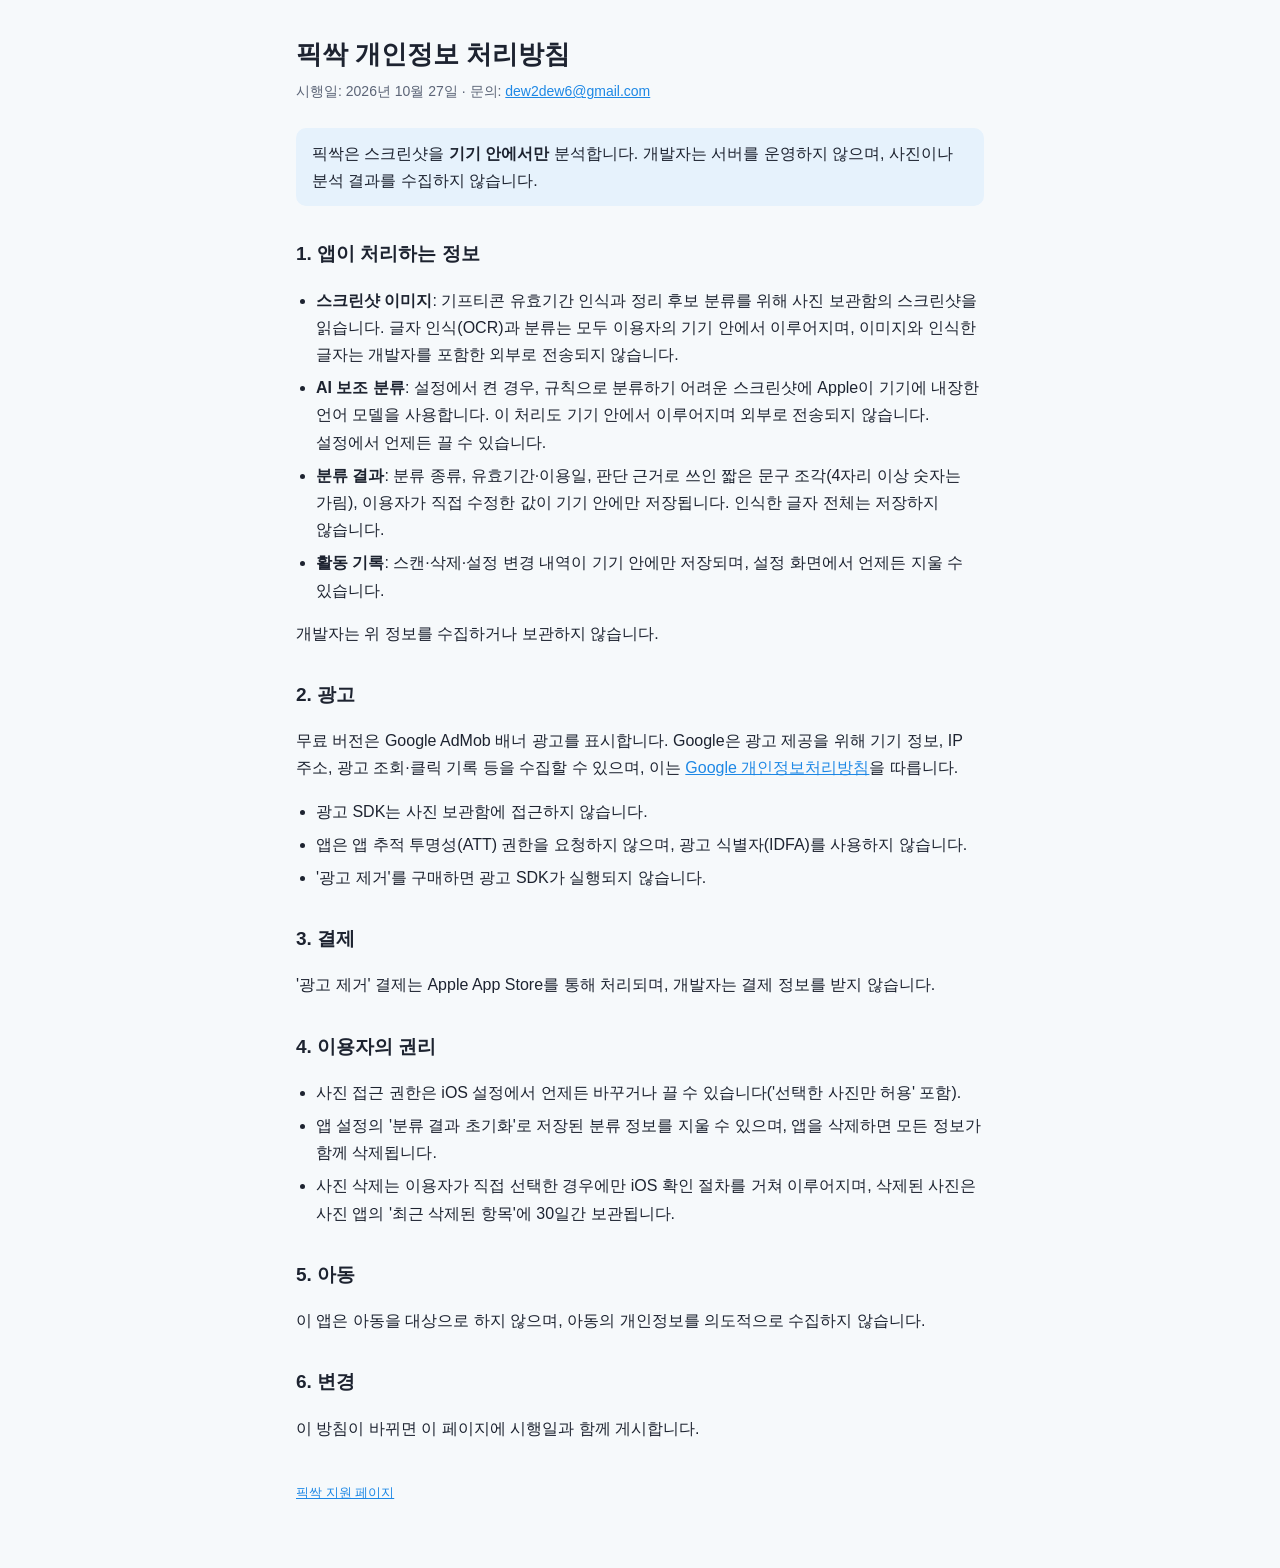
==== pixssak/privacy/index.html @ 576dc76a "픽싹 지원 페이지·개인정보 처리방침·app-ads.txt Co-Authored-By: Claude Opus 5.5 <noreply@anthropic.com>" ====
<!doctype html>
<html lang="ko">
<head>
<meta charset="utf-8">
<meta name="viewport" content="width=device-width, initial-scale=1">
<title>픽싹 개인정보 처리방침</title>
<meta name="description" content="픽싹 - 캡처 정리 앱의 개인정보 처리방침">
<link rel="stylesheet" href="../../style.css">
<link rel="apple-touch-icon" href="../apple-touch-icon.png">
</head>
<body>
<main>
  <h1>픽싹 개인정보 처리방침</h1>
  <p class="meta">시행일: 2026년 10월 27일 · 문의: <a href="mailto:dew2dew6@gmail.com">dew2dew6@gmail.com</a></p>

  <p class="note">픽싹은 스크린샷을 <strong>기기 안에서만</strong> 분석합니다. 개발자는 서버를 운영하지 않으며, 사진이나 분석 결과를 수집하지 않습니다.</p>

  <h2>1. 앱이 처리하는 정보</h2>
  <ul>
    <li><strong>스크린샷 이미지</strong>: 기프티콘 유효기간 인식과 정리 후보 분류를 위해 사진 보관함의 스크린샷을 읽습니다. 글자 인식(OCR)과 분류는 모두 이용자의 기기 안에서 이루어지며, 이미지와 인식한 글자는 개발자를 포함한 외부로 전송되지 않습니다.</li>
    <li><strong>AI 보조 분류</strong>: 설정에서 켠 경우, 규칙으로 분류하기 어려운 스크린샷에 Apple이 기기에 내장한 언어 모델을 사용합니다. 이 처리도 기기 안에서 이루어지며 외부로 전송되지 않습니다. 설정에서 언제든 끌 수 있습니다.</li>
    <li><strong>분류 결과</strong>: 분류 종류, 유효기간·이용일, 판단 근거로 쓰인 짧은 문구 조각(4자리 이상 숫자는 가림), 이용자가 직접 수정한 값이 기기 안에만 저장됩니다. 인식한 글자 전체는 저장하지 않습니다.</li>
    <li><strong>활동 기록</strong>: 스캔·삭제·설정 변경 내역이 기기 안에만 저장되며, 설정 화면에서 언제든 지울 수 있습니다.</li>
  </ul>
  <p>개발자는 위 정보를 수집하거나 보관하지 않습니다.</p>

  <h2>2. 광고</h2>
  <p>무료 버전은 Google AdMob 배너 광고를 표시합니다. Google은 광고 제공을 위해 기기 정보, IP 주소, 광고 조회·클릭 기록 등을 수집할 수 있으며, 이는 <a href="https://policies.google.com/privacy">Google 개인정보처리방침</a>을 따릅니다.</p>
  <ul>
    <li>광고 SDK는 사진 보관함에 접근하지 않습니다.</li>
    <li>앱은 앱 추적 투명성(ATT) 권한을 요청하지 않으며, 광고 식별자(IDFA)를 사용하지 않습니다.</li>
    <li>'광고 제거'를 구매하면 광고 SDK가 실행되지 않습니다.</li>
  </ul>

  <h2>3. 결제</h2>
  <p>'광고 제거' 결제는 Apple App Store를 통해 처리되며, 개발자는 결제 정보를 받지 않습니다.</p>

  <h2>4. 이용자의 권리</h2>
  <ul>
    <li>사진 접근 권한은 iOS 설정에서 언제든 바꾸거나 끌 수 있습니다('선택한 사진만 허용' 포함).</li>
    <li>앱 설정의 '분류 결과 초기화'로 저장된 분류 정보를 지울 수 있으며, 앱을 삭제하면 모든 정보가 함께 삭제됩니다.</li>
    <li>사진 삭제는 이용자가 직접 선택한 경우에만 iOS 확인 절차를 거쳐 이루어지며, 삭제된 사진은 사진 앱의 '최근 삭제된 항목'에 30일간 보관됩니다.</li>
  </ul>

  <h2>5. 아동</h2>
  <p>이 앱은 아동을 대상으로 하지 않으며, 아동의 개인정보를 의도적으로 수집하지 않습니다.</p>

  <h2>6. 변경</h2>
  <p>이 방침이 바뀌면 이 페이지에 시행일과 함께 게시합니다.</p>

  <footer><a href="../">픽싹 지원 페이지</a></footer>
</main>
</body>
</html>
---- style.css ----
:root {
  --bg: #f6f9fb;
  --card: #ffffff;
  --text: #1d2330;
  --muted: #5c6577;
  --line: #e3e8ee;
  --accent: #1e88e5;
  --accent-soft: #e6f2fc;
}
@media (prefers-color-scheme: dark) {
  :root {
    --bg: #11151c;
    --card: #1a2029;
    --text: #e8ecf2;
    --muted: #9aa4b5;
    --line: #2a323e;
    --accent: #5aaef0;
    --accent-soft: #1d2b3a;
  }
}
* { box-sizing: border-box; }
body {
  margin: 0;
  background: var(--bg);
  color: var(--text);
  font: 16px/1.7 -apple-system, BlinkMacSystemFont, "Apple SD Gothic Neo", "Noto Sans KR", sans-serif;
  word-break: keep-all;
}
main { max-width: 720px; margin: 0 auto; padding: 32px 16px 64px; }
header.app { display: flex; align-items: center; gap: 16px; margin-bottom: 24px; }
header.app img { width: 72px; height: 72px; border-radius: 16px; }
header.app h1 { margin: 0; font-size: 26px; }
header.app p { margin: 2px 0 0; color: var(--muted); }
h1 { font-size: 26px; margin: 0 0 4px; }
h2 { font-size: 19px; margin: 32px 0 8px; }
.meta { color: var(--muted); font-size: 14px; margin: 0 0 24px; }
section.card { background: var(--card); border: 1px solid var(--line); border-radius: 14px; padding: 4px 20px 16px; margin-bottom: 16px; }
ul { padding-left: 20px; }
li { margin: 6px 0; }
a { color: var(--accent); }
.note { background: var(--accent-soft); border-radius: 10px; padding: 12px 16px; }
nav.links { display: flex; flex-wrap: wrap; gap: 8px 16px; margin: 8px 0 0; }
footer { color: var(--muted); font-size: 13px; margin-top: 40px; }
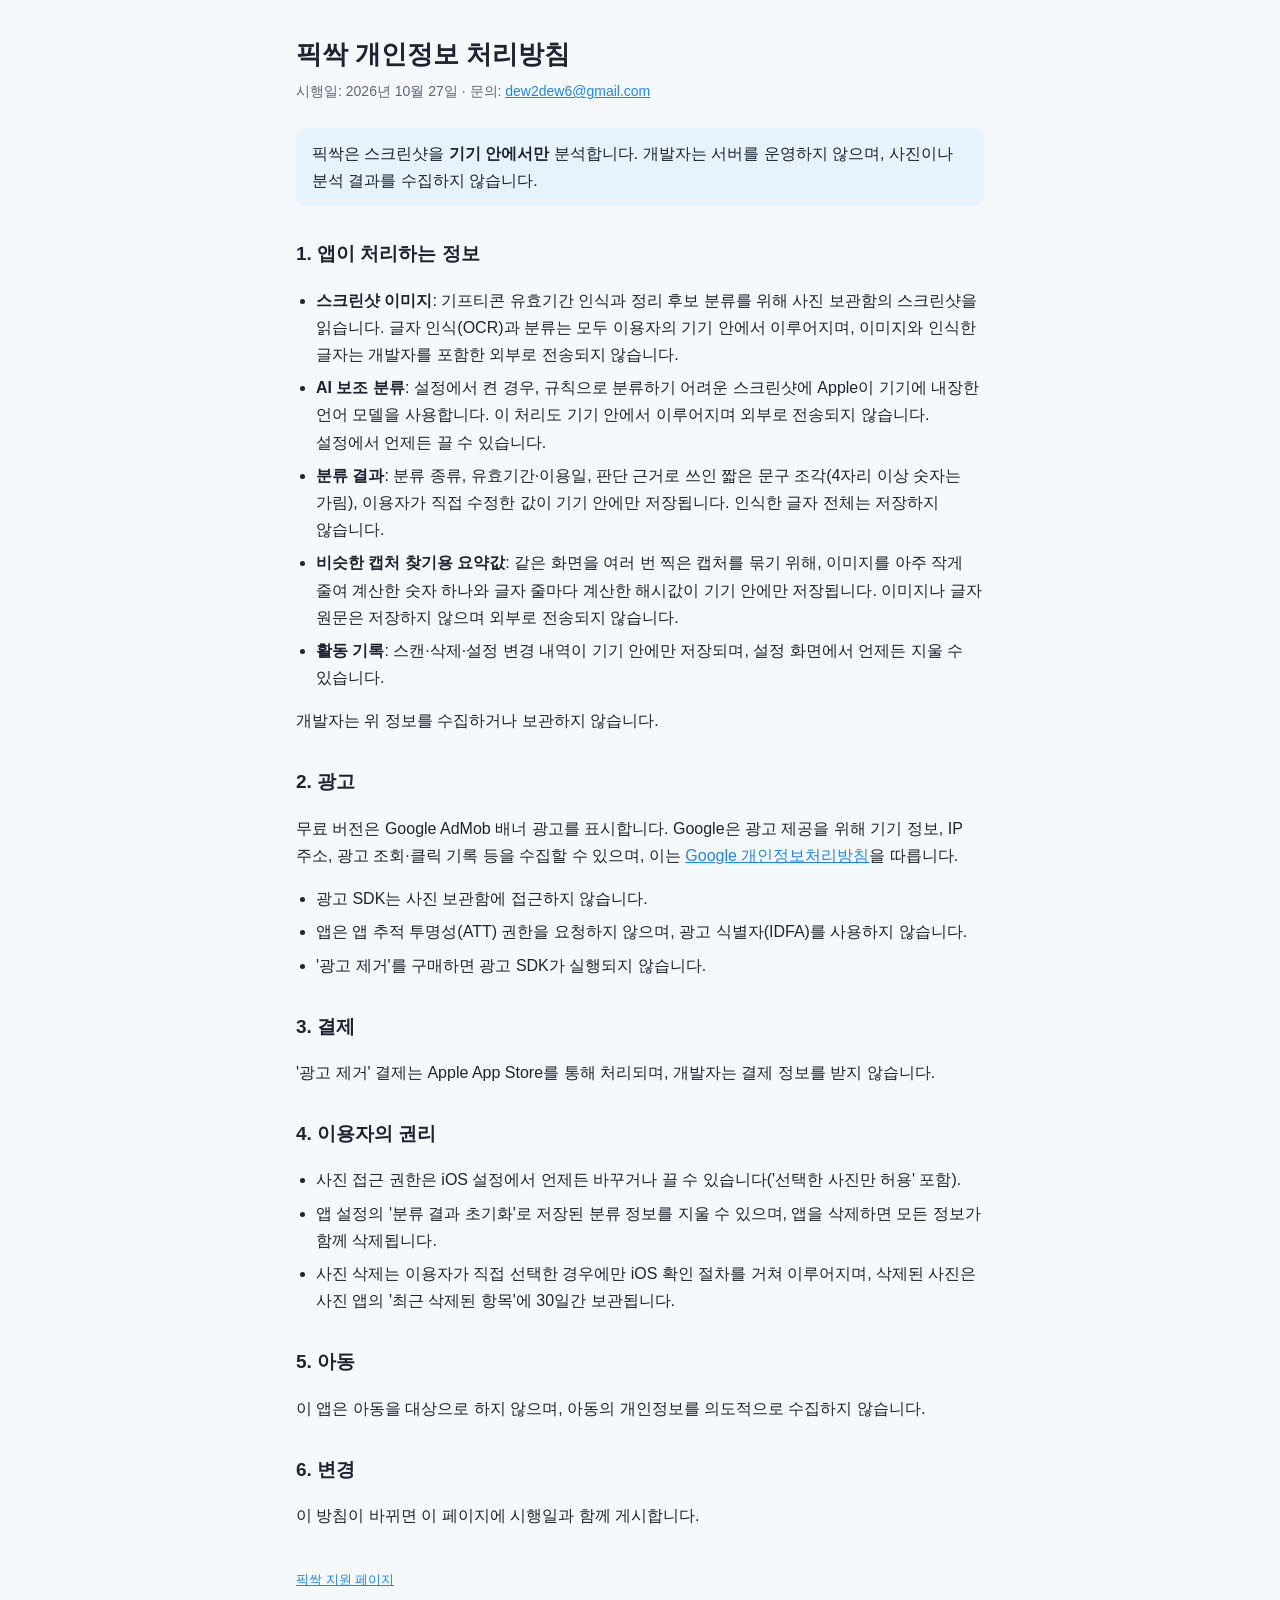
==== commit 8dd8c836: "픽싹 개인정보 처리방침: 비슷한 캡처 찾기용 요약값(기기 안 저장) 항목 추가 Co-Authored-By: Claude Opus 5.5 <noreply@anthropic.com>" ====
--- a/pixssak/privacy/index.html
+++ b/pixssak/privacy/index.html
@@ -20,6 +20,7 @@
     <li><strong>스크린샷 이미지</strong>: 기프티콘 유효기간 인식과 정리 후보 분류를 위해 사진 보관함의 스크린샷을 읽습니다. 글자 인식(OCR)과 분류는 모두 이용자의 기기 안에서 이루어지며, 이미지와 인식한 글자는 개발자를 포함한 외부로 전송되지 않습니다.</li>
     <li><strong>AI 보조 분류</strong>: 설정에서 켠 경우, 규칙으로 분류하기 어려운 스크린샷에 Apple이 기기에 내장한 언어 모델을 사용합니다. 이 처리도 기기 안에서 이루어지며 외부로 전송되지 않습니다. 설정에서 언제든 끌 수 있습니다.</li>
     <li><strong>분류 결과</strong>: 분류 종류, 유효기간·이용일, 판단 근거로 쓰인 짧은 문구 조각(4자리 이상 숫자는 가림), 이용자가 직접 수정한 값이 기기 안에만 저장됩니다. 인식한 글자 전체는 저장하지 않습니다.</li>
+    <li><strong>비슷한 캡처 찾기용 요약값</strong>: 같은 화면을 여러 번 찍은 캡처를 묶기 위해, 이미지를 아주 작게 줄여 계산한 숫자 하나와 글자 줄마다 계산한 해시값이 기기 안에만 저장됩니다. 이미지나 글자 원문은 저장하지 않으며 외부로 전송되지 않습니다.</li>
     <li><strong>활동 기록</strong>: 스캔·삭제·설정 변경 내역이 기기 안에만 저장되며, 설정 화면에서 언제든 지울 수 있습니다.</li>
   </ul>
   <p>개발자는 위 정보를 수집하거나 보관하지 않습니다.</p>
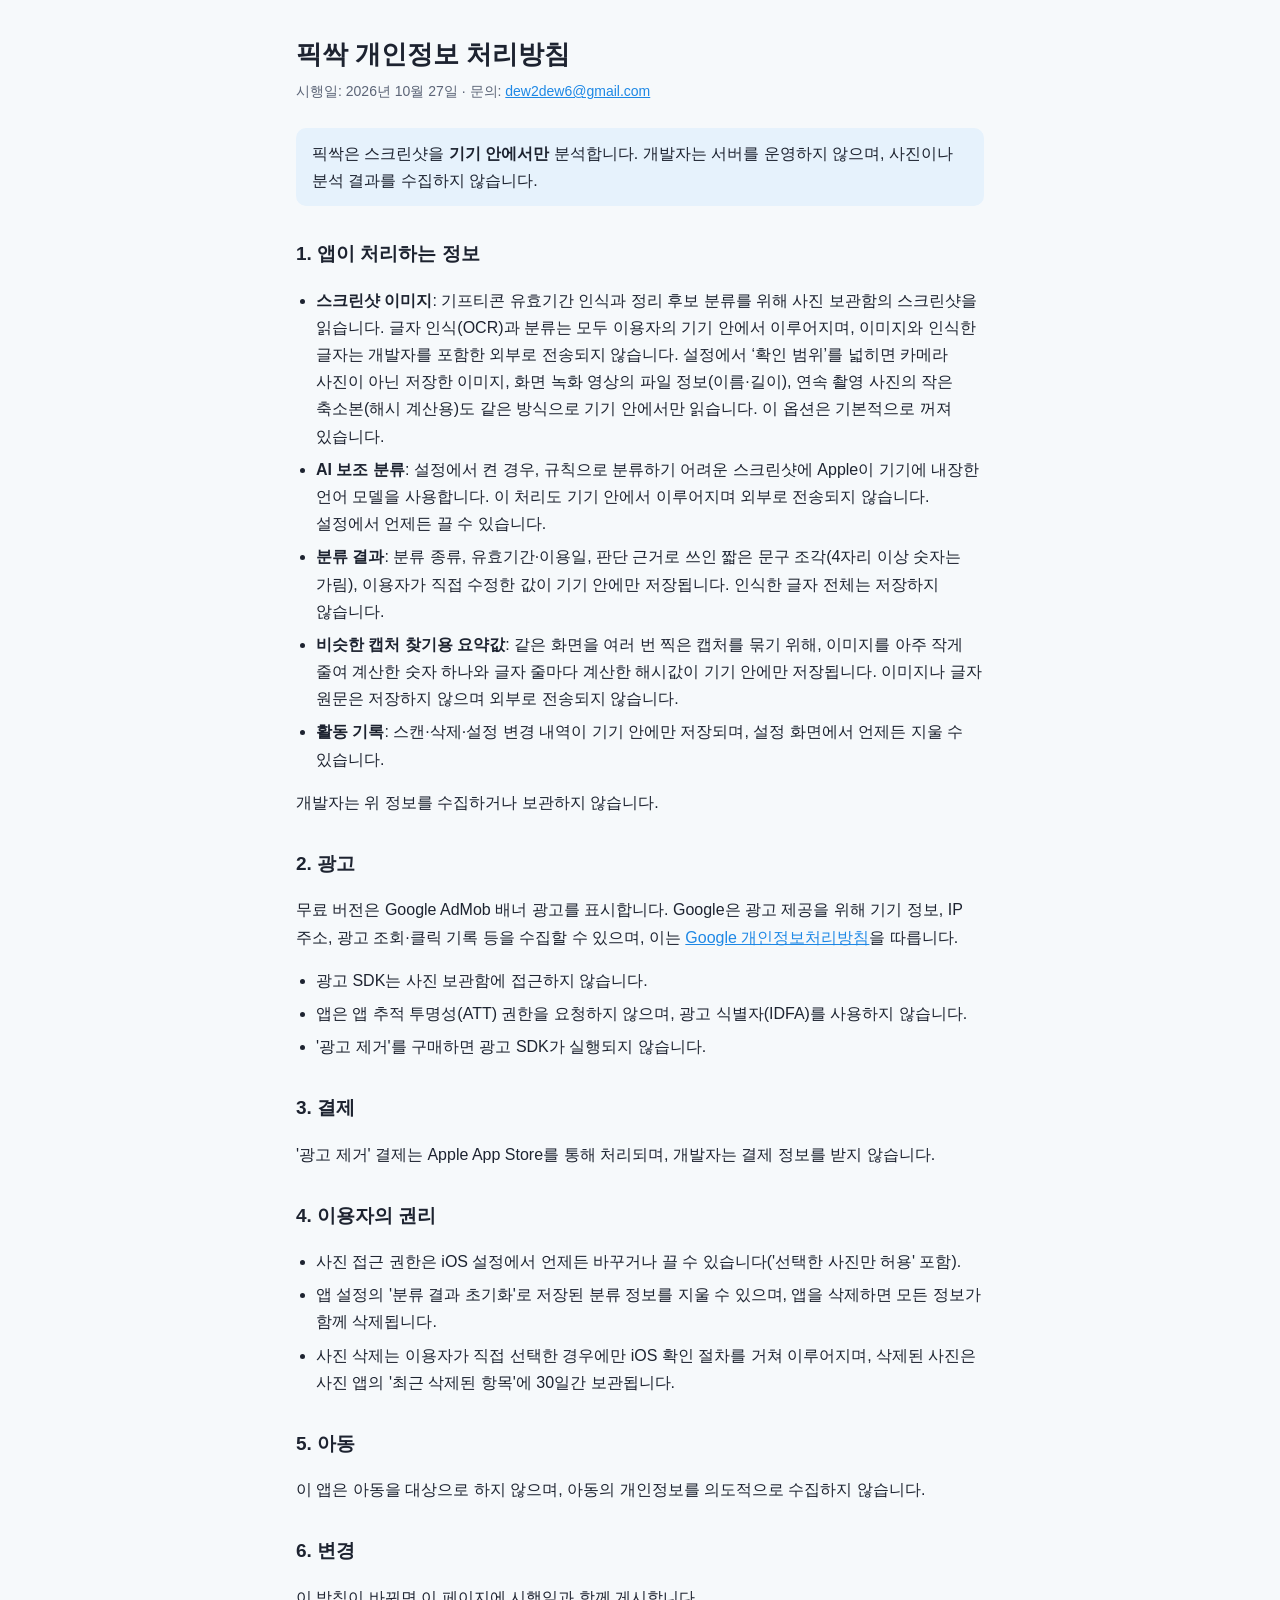
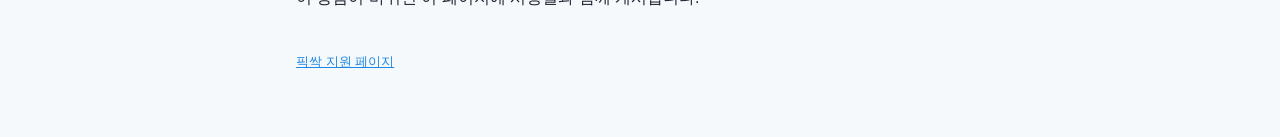
==== commit 94416bab: "픽싹 개인정보 처리방침: 확인 범위 확장(저장한 이미지·화면 녹화·연속 촬영 사진) 항목 추가 Co-Authored-By: Claude Fable 5.1 <noreply@anthr" ====
--- a/pixssak/privacy/index.html
+++ b/pixssak/privacy/index.html
@@ -17,7 +17,7 @@
 
   <h2>1. 앱이 처리하는 정보</h2>
   <ul>
-    <li><strong>스크린샷 이미지</strong>: 기프티콘 유효기간 인식과 정리 후보 분류를 위해 사진 보관함의 스크린샷을 읽습니다. 글자 인식(OCR)과 분류는 모두 이용자의 기기 안에서 이루어지며, 이미지와 인식한 글자는 개발자를 포함한 외부로 전송되지 않습니다.</li>
+    <li><strong>스크린샷 이미지</strong>: 기프티콘 유효기간 인식과 정리 후보 분류를 위해 사진 보관함의 스크린샷을 읽습니다. 글자 인식(OCR)과 분류는 모두 이용자의 기기 안에서 이루어지며, 이미지와 인식한 글자는 개발자를 포함한 외부로 전송되지 않습니다. 설정에서 ‘확인 범위’를 넓히면 카메라 사진이 아닌 저장한 이미지, 화면 녹화 영상의 파일 정보(이름·길이), 연속 촬영 사진의 작은 축소본(해시 계산용)도 같은 방식으로 기기 안에서만 읽습니다. 이 옵션은 기본적으로 꺼져 있습니다.</li>
     <li><strong>AI 보조 분류</strong>: 설정에서 켠 경우, 규칙으로 분류하기 어려운 스크린샷에 Apple이 기기에 내장한 언어 모델을 사용합니다. 이 처리도 기기 안에서 이루어지며 외부로 전송되지 않습니다. 설정에서 언제든 끌 수 있습니다.</li>
     <li><strong>분류 결과</strong>: 분류 종류, 유효기간·이용일, 판단 근거로 쓰인 짧은 문구 조각(4자리 이상 숫자는 가림), 이용자가 직접 수정한 값이 기기 안에만 저장됩니다. 인식한 글자 전체는 저장하지 않습니다.</li>
     <li><strong>비슷한 캡처 찾기용 요약값</strong>: 같은 화면을 여러 번 찍은 캡처를 묶기 위해, 이미지를 아주 작게 줄여 계산한 숫자 하나와 글자 줄마다 계산한 해시값이 기기 안에만 저장됩니다. 이미지나 글자 원문은 저장하지 않으며 외부로 전송되지 않습니다.</li>
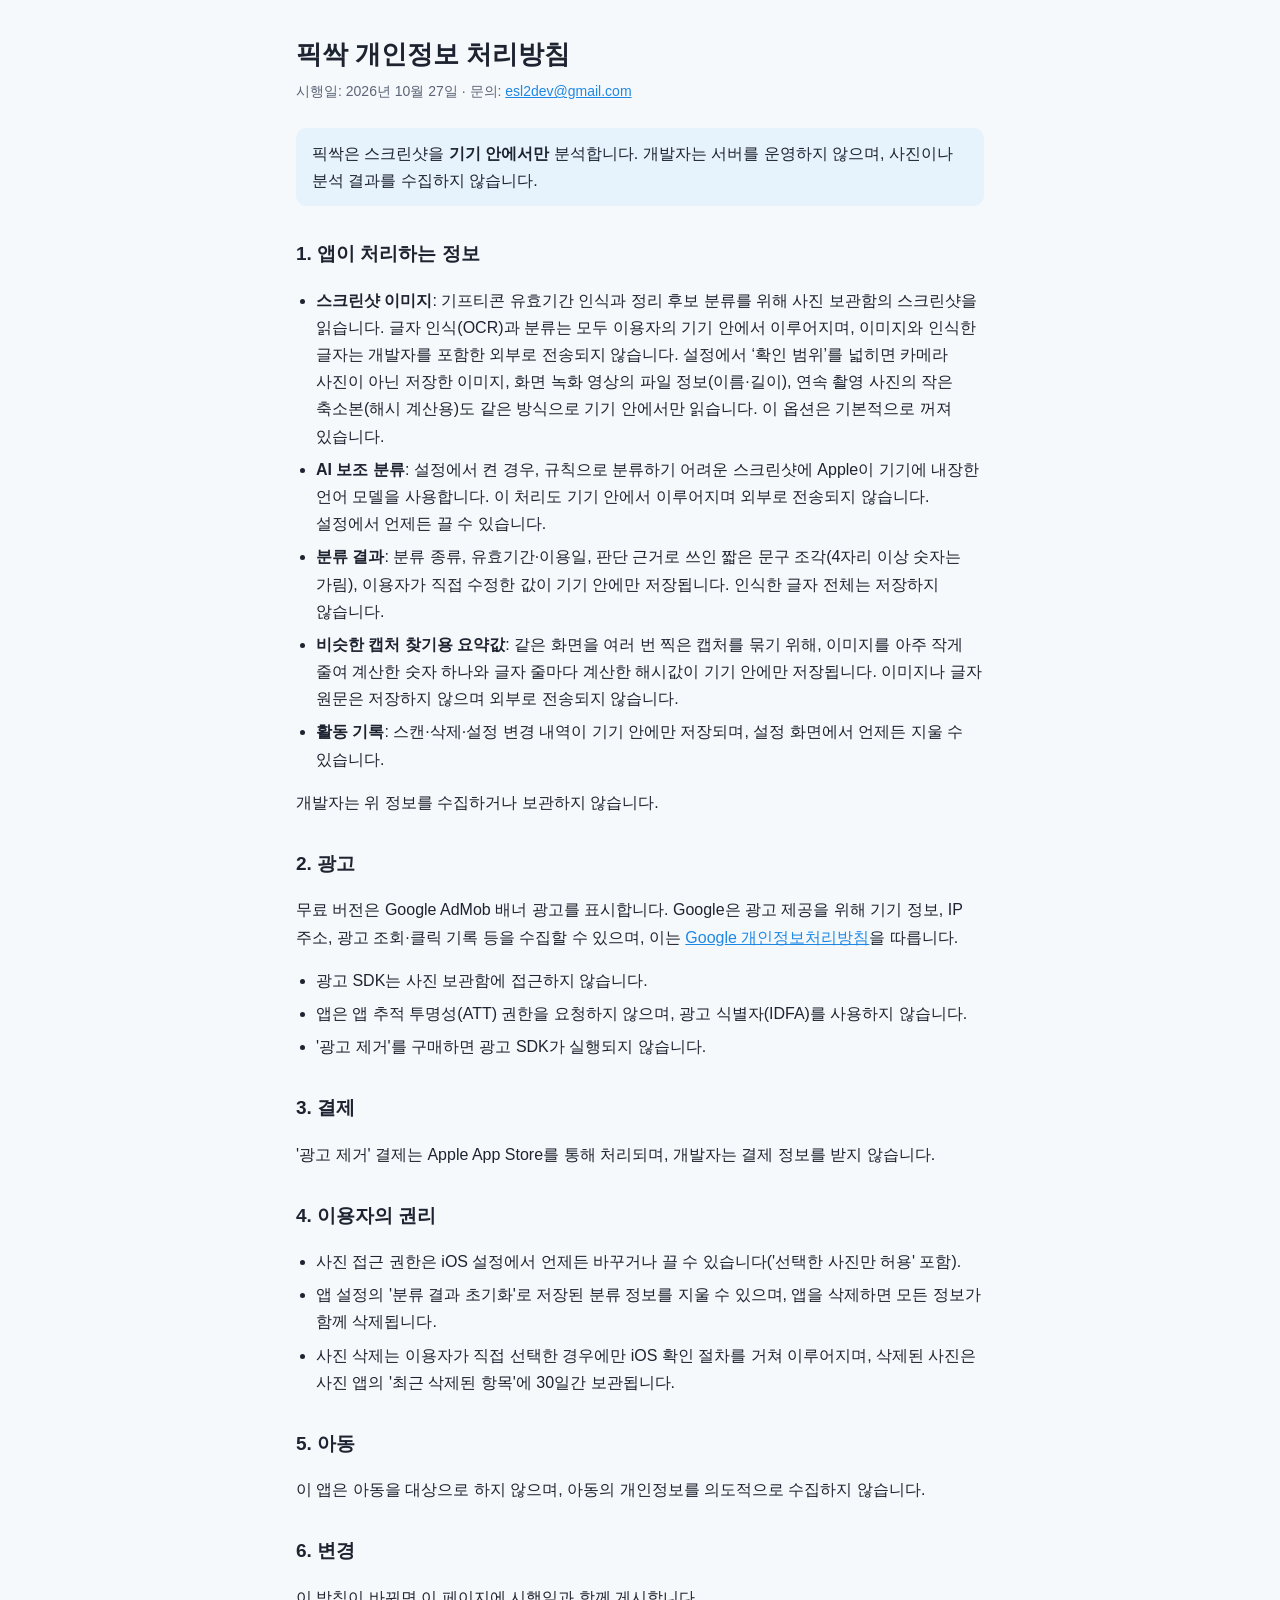
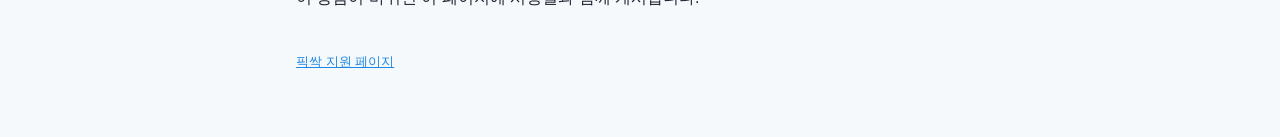
==== commit ff56cefd: "픽싹 지원·개인정보 처리방침 문의 메일을 esl2dev@gmail.com으로 변경 Co-Authored-By: Claude Opus 5.5 <noreply@anthropic.com" ====
--- a/pixssak/privacy/index.html
+++ b/pixssak/privacy/index.html
@@ -11,7 +11,7 @@
 <body>
 <main>
   <h1>픽싹 개인정보 처리방침</h1>
-  <p class="meta">시행일: 2026년 10월 27일 · 문의: <a href="mailto:dew2dew6@gmail.com">dew2dew6@gmail.com</a></p>
+  <p class="meta">시행일: 2026년 10월 27일 · 문의: <a href="mailto:esl2dev@gmail.com">esl2dev@gmail.com</a></p>
 
   <p class="note">픽싹은 스크린샷을 <strong>기기 안에서만</strong> 분석합니다. 개발자는 서버를 운영하지 않으며, 사진이나 분석 결과를 수집하지 않습니다.</p>
 
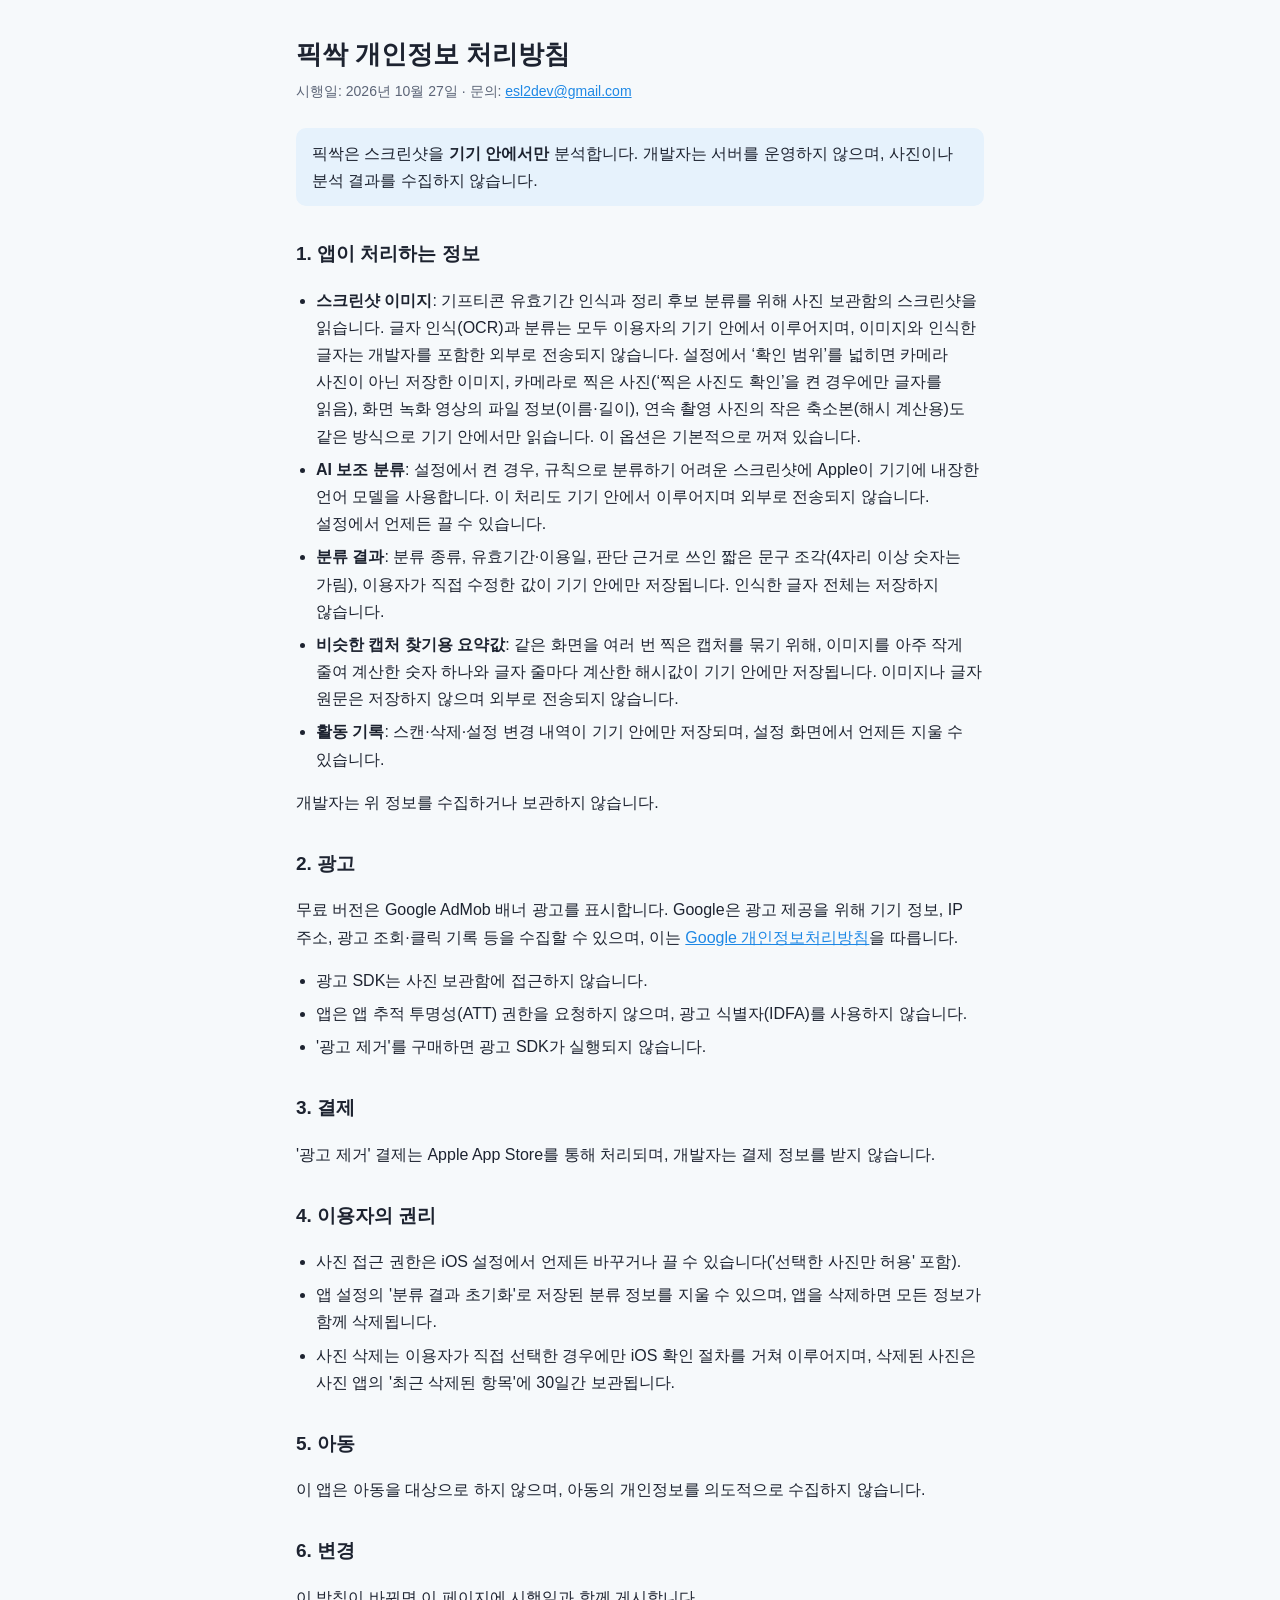
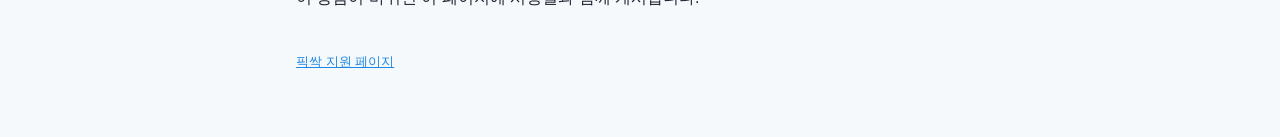
==== commit be1b78ab: "픽싹 처리방침·지원 FAQ: '찍은 사진도 확인' 옵션과 공유 시트로 받은 이미지 읽기 안내 추가 (1.7)" ====
--- a/pixssak/privacy/index.html
+++ b/pixssak/privacy/index.html
@@ -17,7 +17,7 @@
 
   <h2>1. 앱이 처리하는 정보</h2>
   <ul>
-    <li><strong>스크린샷 이미지</strong>: 기프티콘 유효기간 인식과 정리 후보 분류를 위해 사진 보관함의 스크린샷을 읽습니다. 글자 인식(OCR)과 분류는 모두 이용자의 기기 안에서 이루어지며, 이미지와 인식한 글자는 개발자를 포함한 외부로 전송되지 않습니다. 설정에서 ‘확인 범위’를 넓히면 카메라 사진이 아닌 저장한 이미지, 화면 녹화 영상의 파일 정보(이름·길이), 연속 촬영 사진의 작은 축소본(해시 계산용)도 같은 방식으로 기기 안에서만 읽습니다. 이 옵션은 기본적으로 꺼져 있습니다.</li>
+    <li><strong>스크린샷 이미지</strong>: 기프티콘 유효기간 인식과 정리 후보 분류를 위해 사진 보관함의 스크린샷을 읽습니다. 글자 인식(OCR)과 분류는 모두 이용자의 기기 안에서 이루어지며, 이미지와 인식한 글자는 개발자를 포함한 외부로 전송되지 않습니다. 설정에서 ‘확인 범위’를 넓히면 카메라 사진이 아닌 저장한 이미지, 카메라로 찍은 사진(‘찍은 사진도 확인’을 켠 경우에만 글자를 읽음), 화면 녹화 영상의 파일 정보(이름·길이), 연속 촬영 사진의 작은 축소본(해시 계산용)도 같은 방식으로 기기 안에서만 읽습니다. 이 옵션은 기본적으로 꺼져 있습니다.</li>
     <li><strong>AI 보조 분류</strong>: 설정에서 켠 경우, 규칙으로 분류하기 어려운 스크린샷에 Apple이 기기에 내장한 언어 모델을 사용합니다. 이 처리도 기기 안에서 이루어지며 외부로 전송되지 않습니다. 설정에서 언제든 끌 수 있습니다.</li>
     <li><strong>분류 결과</strong>: 분류 종류, 유효기간·이용일, 판단 근거로 쓰인 짧은 문구 조각(4자리 이상 숫자는 가림), 이용자가 직접 수정한 값이 기기 안에만 저장됩니다. 인식한 글자 전체는 저장하지 않습니다.</li>
     <li><strong>비슷한 캡처 찾기용 요약값</strong>: 같은 화면을 여러 번 찍은 캡처를 묶기 위해, 이미지를 아주 작게 줄여 계산한 숫자 하나와 글자 줄마다 계산한 해시값이 기기 안에만 저장됩니다. 이미지나 글자 원문은 저장하지 않으며 외부로 전송되지 않습니다.</li>
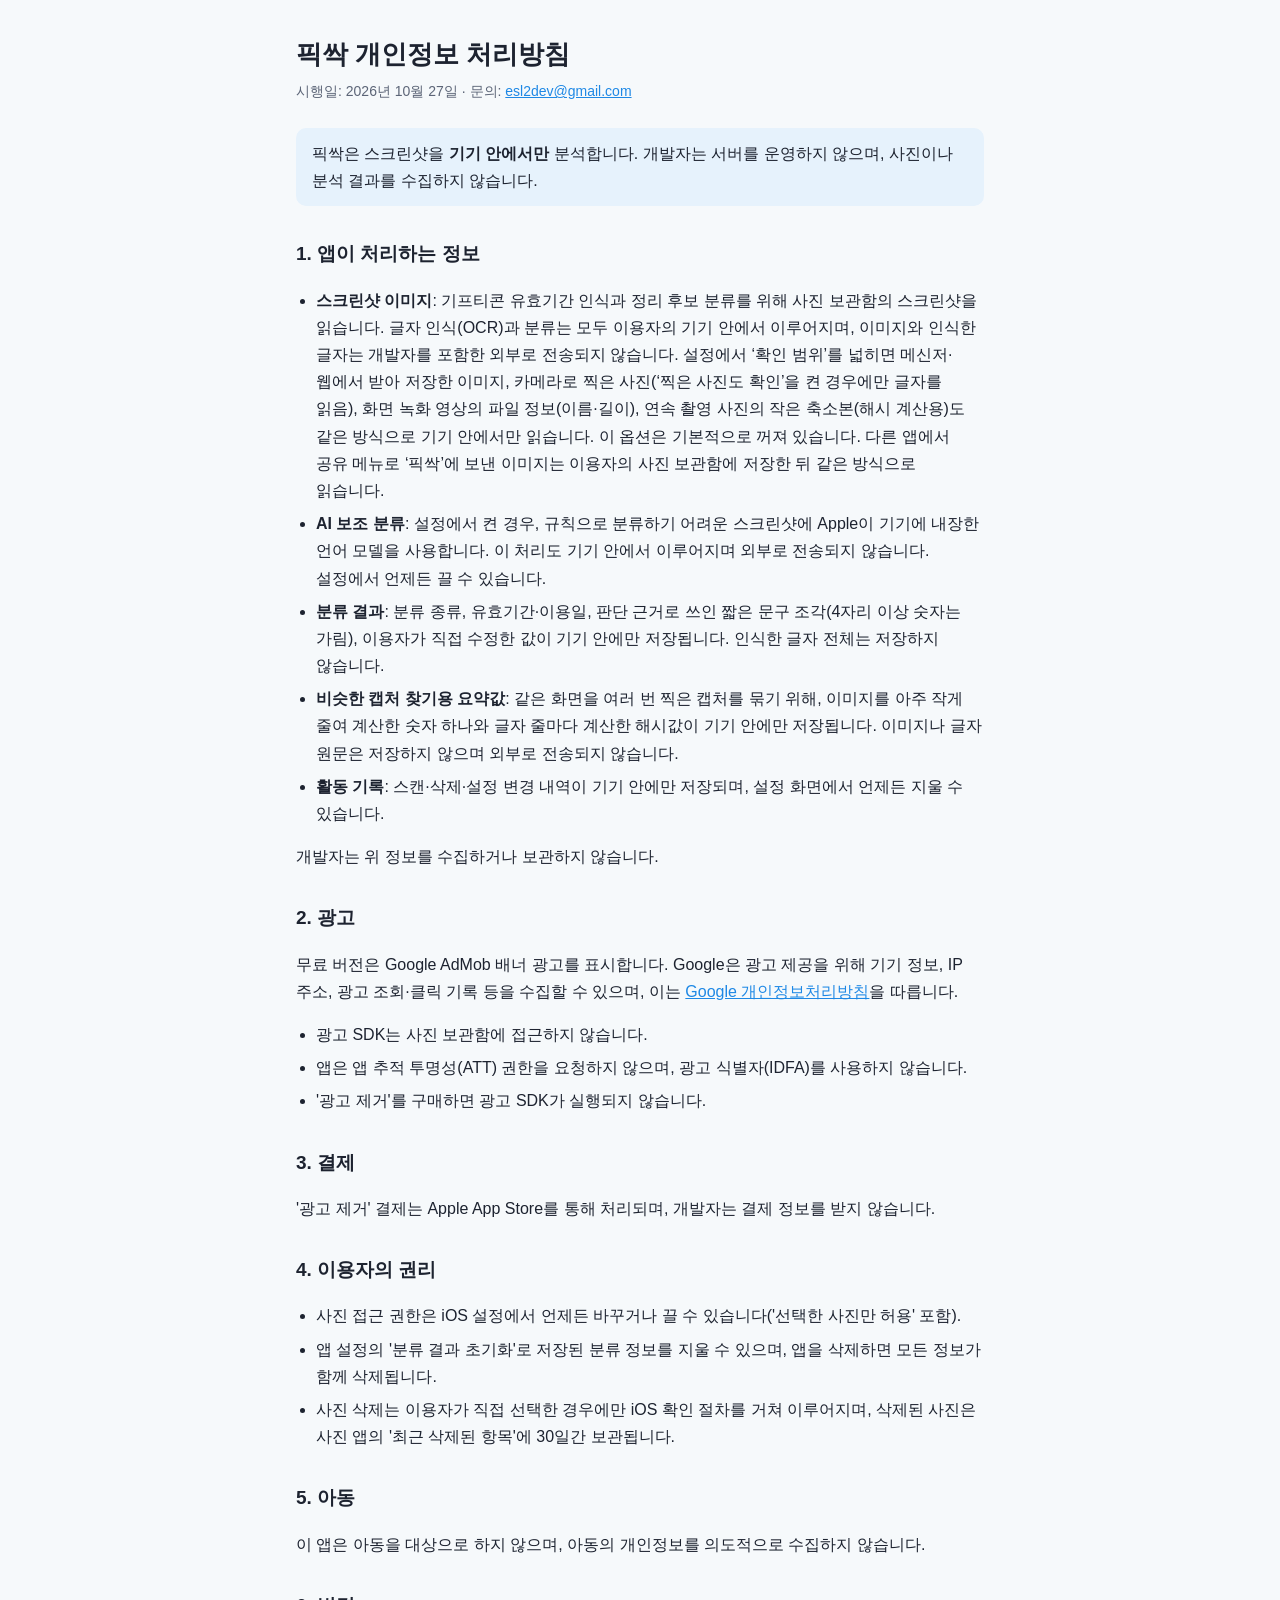
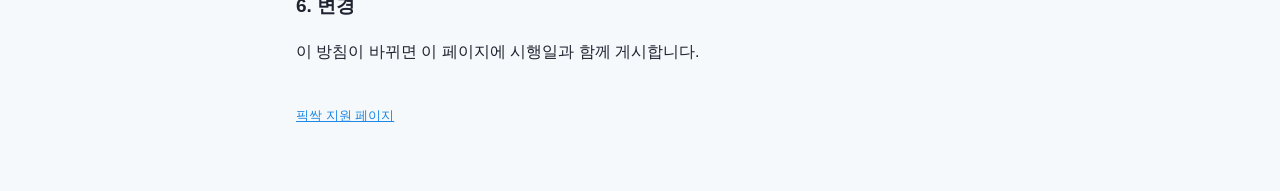
==== commit ce091b39: "픽싹 처리방침: 저장한 이미지 표현 정리, 공유 메뉴로 받은 이미지 저장 안내 추가" ====
--- a/pixssak/privacy/index.html
+++ b/pixssak/privacy/index.html
@@ -17,7 +17,7 @@
 
   <h2>1. 앱이 처리하는 정보</h2>
   <ul>
-    <li><strong>스크린샷 이미지</strong>: 기프티콘 유효기간 인식과 정리 후보 분류를 위해 사진 보관함의 스크린샷을 읽습니다. 글자 인식(OCR)과 분류는 모두 이용자의 기기 안에서 이루어지며, 이미지와 인식한 글자는 개발자를 포함한 외부로 전송되지 않습니다. 설정에서 ‘확인 범위’를 넓히면 카메라 사진이 아닌 저장한 이미지, 카메라로 찍은 사진(‘찍은 사진도 확인’을 켠 경우에만 글자를 읽음), 화면 녹화 영상의 파일 정보(이름·길이), 연속 촬영 사진의 작은 축소본(해시 계산용)도 같은 방식으로 기기 안에서만 읽습니다. 이 옵션은 기본적으로 꺼져 있습니다.</li>
+    <li><strong>스크린샷 이미지</strong>: 기프티콘 유효기간 인식과 정리 후보 분류를 위해 사진 보관함의 스크린샷을 읽습니다. 글자 인식(OCR)과 분류는 모두 이용자의 기기 안에서 이루어지며, 이미지와 인식한 글자는 개발자를 포함한 외부로 전송되지 않습니다. 설정에서 ‘확인 범위’를 넓히면 메신저·웹에서 받아 저장한 이미지, 카메라로 찍은 사진(‘찍은 사진도 확인’을 켠 경우에만 글자를 읽음), 화면 녹화 영상의 파일 정보(이름·길이), 연속 촬영 사진의 작은 축소본(해시 계산용)도 같은 방식으로 기기 안에서만 읽습니다. 이 옵션은 기본적으로 꺼져 있습니다. 다른 앱에서 공유 메뉴로 ‘픽싹’에 보낸 이미지는 이용자의 사진 보관함에 저장한 뒤 같은 방식으로 읽습니다.</li>
     <li><strong>AI 보조 분류</strong>: 설정에서 켠 경우, 규칙으로 분류하기 어려운 스크린샷에 Apple이 기기에 내장한 언어 모델을 사용합니다. 이 처리도 기기 안에서 이루어지며 외부로 전송되지 않습니다. 설정에서 언제든 끌 수 있습니다.</li>
     <li><strong>분류 결과</strong>: 분류 종류, 유효기간·이용일, 판단 근거로 쓰인 짧은 문구 조각(4자리 이상 숫자는 가림), 이용자가 직접 수정한 값이 기기 안에만 저장됩니다. 인식한 글자 전체는 저장하지 않습니다.</li>
     <li><strong>비슷한 캡처 찾기용 요약값</strong>: 같은 화면을 여러 번 찍은 캡처를 묶기 위해, 이미지를 아주 작게 줄여 계산한 숫자 하나와 글자 줄마다 계산한 해시값이 기기 안에만 저장됩니다. 이미지나 글자 원문은 저장하지 않으며 외부로 전송되지 않습니다.</li>
